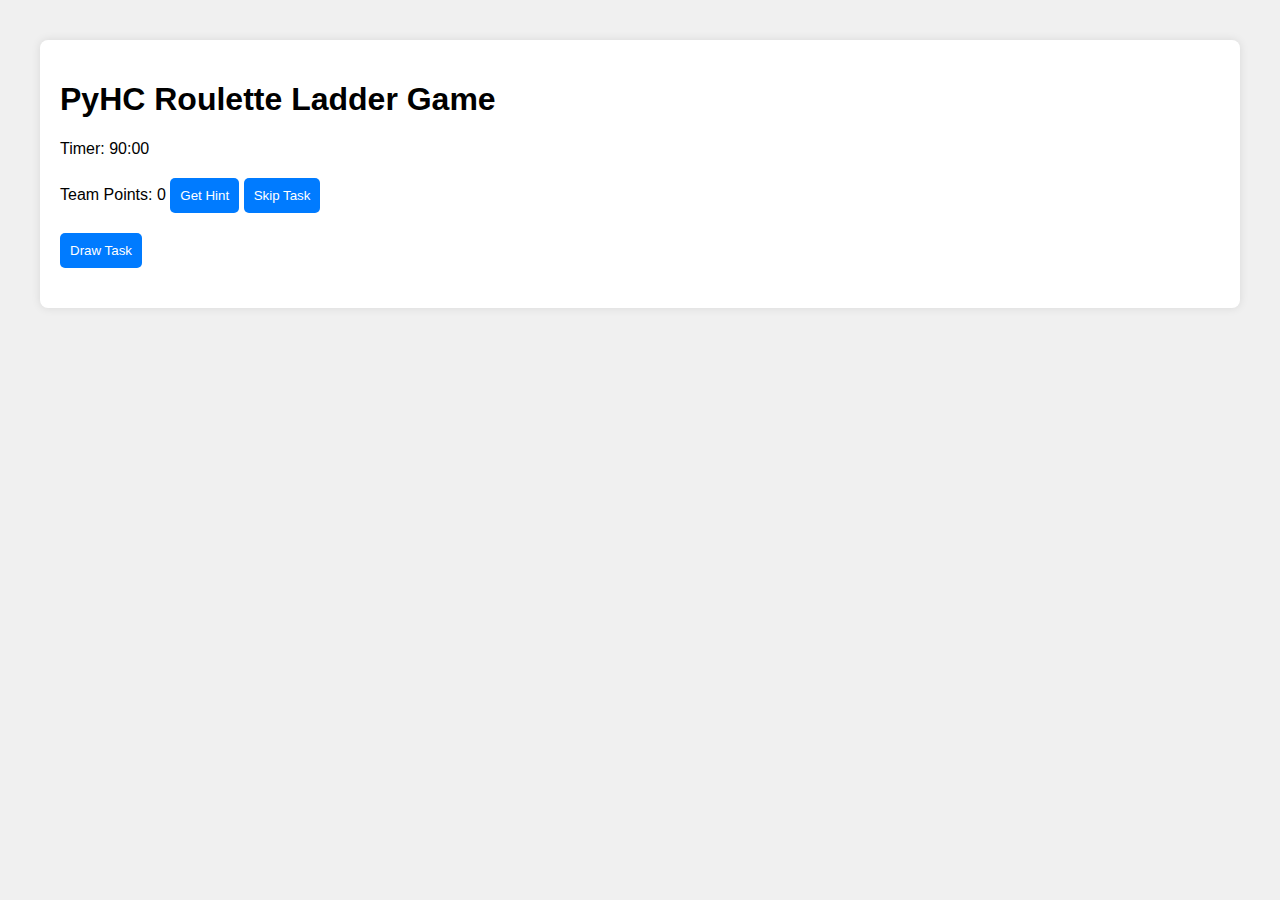
==== static/index.html @ 49ee08eb "Starting implementation" ====
<!DOCTYPE html>
<html lang="en">
<head>
    <meta charset="UTF-8">
    <meta name="viewport" content="width=device-width, initial-scale=1.0">
    <title>PyHC Roulette Ladder</title>
    <link rel="stylesheet" href="/static/style.css">
</head>
<body>
    <div id="app">
        <h1>PyHC Roulette Ladder Game</h1>
        <div id="timer">Timer: <span id="time-left">90:00</span></div>
        <div id="team-info">
            Team Points: <span id="team-points">0</span>
            <button id="get-hint">Get Hint</button>
            <button id="skip-task">Skip Task</button>
        </div>
        <div id="tasks-container">
            <button id="draw-task">Draw Task</button>
            <div id="current-task"></div>
        </div>
    </div>
    <script src="/static/app.js"></script>
</body>
</html>
---- static/style.css ----
body, html {
    font-family: Arial, sans-serif;
    padding: 20px;
    margin: 0;
    background-color: #f0f0f0;
}

#app {
    background: white;
    padding: 20px;
    border-radius: 8px;
    box-shadow: 0 0 10px rgba(0,0,0,0.1);
}

#timer, #team-info, #tasks-container {
    margin-bottom: 20px;
}

button {
    background-color: #007bff;
    color: white;
    border: none;
    padding: 10px;
    border-radius: 5px;
    cursor: pointer;
}

button:hover {
    background-color: #0056b3;
}
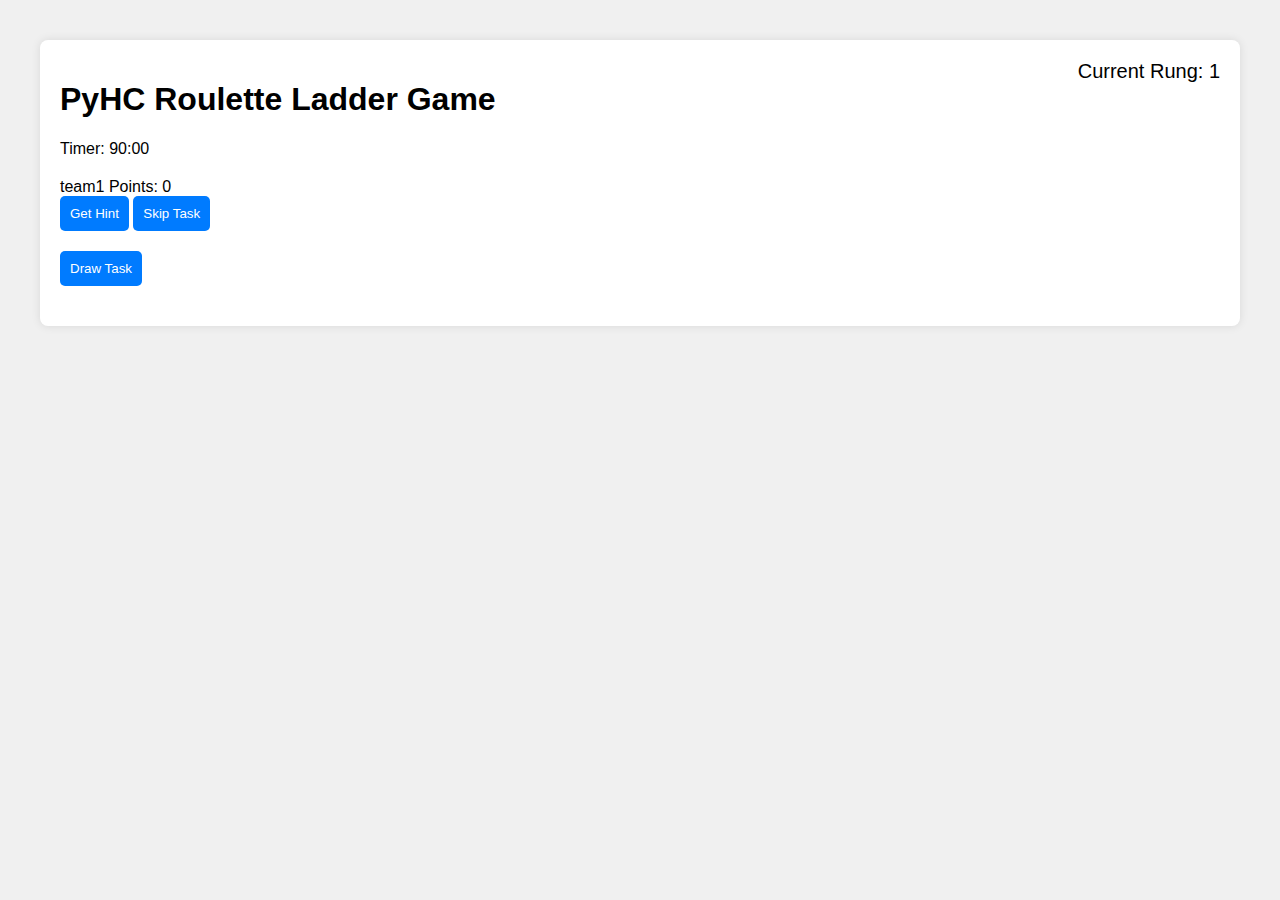
==== commit 97abd545: "Implementation updates" ====
--- a/static/index.html
+++ b/static/index.html
@@ -8,10 +8,12 @@
 </head>
 <body>
     <div id="app">
+        <div id="current-rung" class="rung-display">Current Rung: 1</div>
         <h1>PyHC Roulette Ladder Game</h1>
         <div id="timer">Timer: <span id="time-left">90:00</span></div>
         <div id="team-info">
-            Team Points: <span id="team-points">0</span>
+            <span id="team-points">Team Points: 0</span>
+            <br>
             <button id="get-hint">Get Hint</button>
             <button id="skip-task">Skip Task</button>
         </div>
--- a/static/style.css
+++ b/static/style.css
@@ -28,3 +28,10 @@
 button:hover {
     background-color: #0056b3;
 }
+
+.rung-display {
+    position: absolute;
+    right: 60px;
+    top: 60px;
+    font-size: 20px;
+}
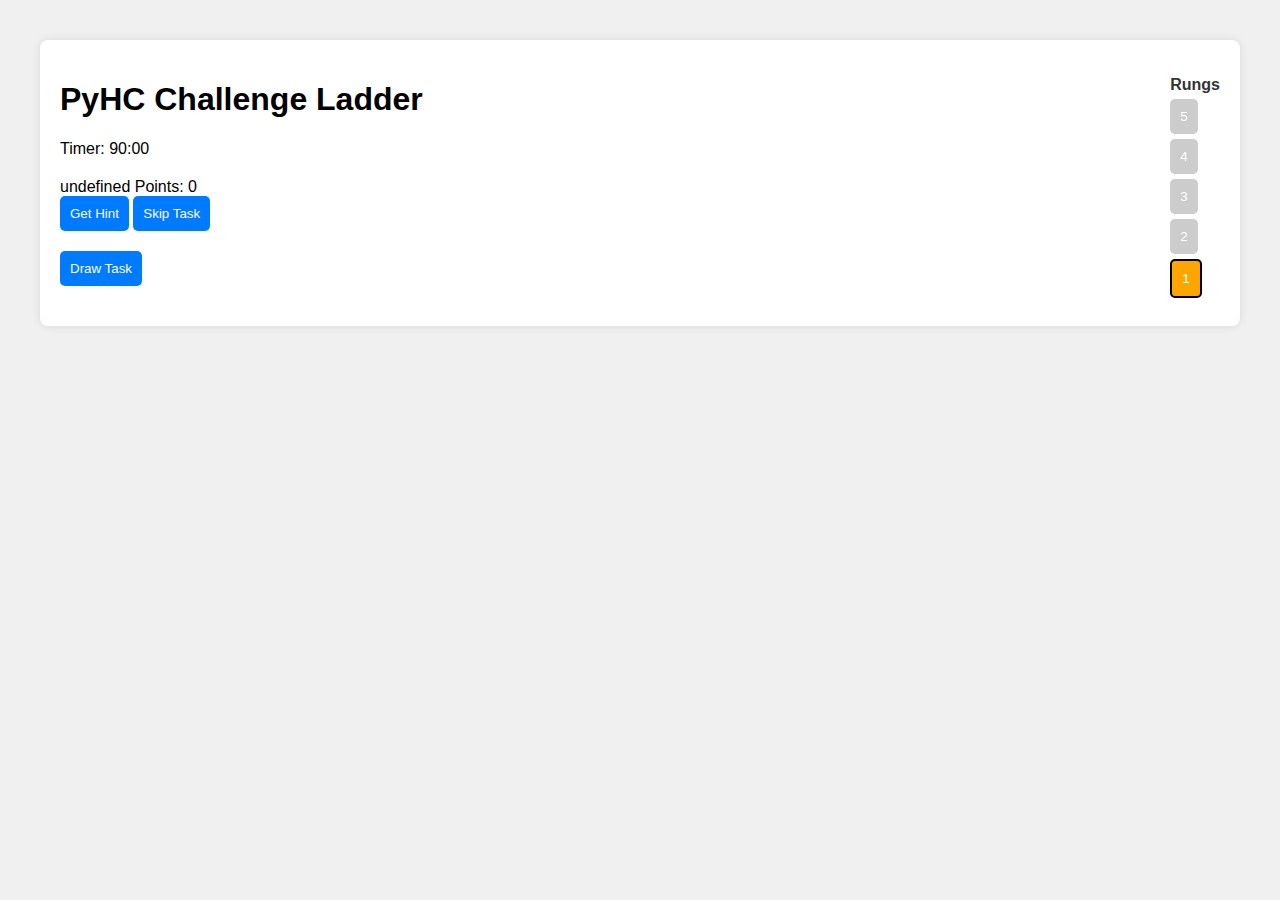
==== commit 63c83f73: "Initial support for displaying rungs as clickable buttons" ====
--- a/static/index.html
+++ b/static/index.html
@@ -8,8 +8,15 @@
 </head>
 <body>
     <div id="app">
-        <div id="current-rung" class="rung-display">Current Rung: 1</div>
-        <h1>PyHC Roulette Ladder Game</h1>
+        <div id="rungs-container">
+            <h3 class="rungs-title">Rungs</h3>
+            <button class="rung-btn" id="rung-5" onclick="selectRung(5)">5</button>
+            <button class="rung-btn" id="rung-4" onclick="selectRung(4)">4</button>
+            <button class="rung-btn" id="rung-3" onclick="selectRung(3)">3</button>
+            <button class="rung-btn" id="rung-2" onclick="selectRung(2)">2</button>
+            <button class="rung-btn" id="rung-1" onclick="selectRung(1)">1</button>
+        </div>
+        <h1>PyHC Challenge Ladder</h1>
         <div id="timer">Timer: <span id="time-left">90:00</span></div>
         <div id="team-info">
             <span id="team-points">Team Points: 0</span>
--- a/static/style.css
+++ b/static/style.css
@@ -29,9 +29,55 @@
     background-color: #0056b3;
 }
 
+button:disabled {
+    background-color: #ccc;
+    cursor: not-allowed;
+}
+
+/**
 .rung-display {
     position: absolute;
     right: 60px;
     top: 60px;
     font-size: 20px;
 }
+**/
+
+#rungs-container {
+    position: absolute;
+    right: 60px;
+    top: 60px;
+}
+
+.rungs-title {
+    margin-bottom: 0px; /* Add some space between the title and the buttons */
+    text-align: left; /* Center-align the title */
+    color: #333; /* Set the text color */
+    font-size: 1em; /* Adjust the font size as needed */
+}
+
+
+.rung-btn {
+    display: block;
+    background-color: orange;
+    color: white;
+    padding: 10px;
+    margin: 5px 0;
+    border: none;
+    cursor: pointer;
+}
+
+.rung-btn:disabled {
+    background-color: #ccc;
+    cursor: not-allowed;
+}
+
+.rung-btn.active {
+    border: 2px solid #000;
+}
+
+.rung-btn.active-disabled {
+    background-color: orange; /* Maintain the active button color even when disabled */
+    color: white;
+    cursor: default; /* Use default cursor for the currently-active rung's button */
+}
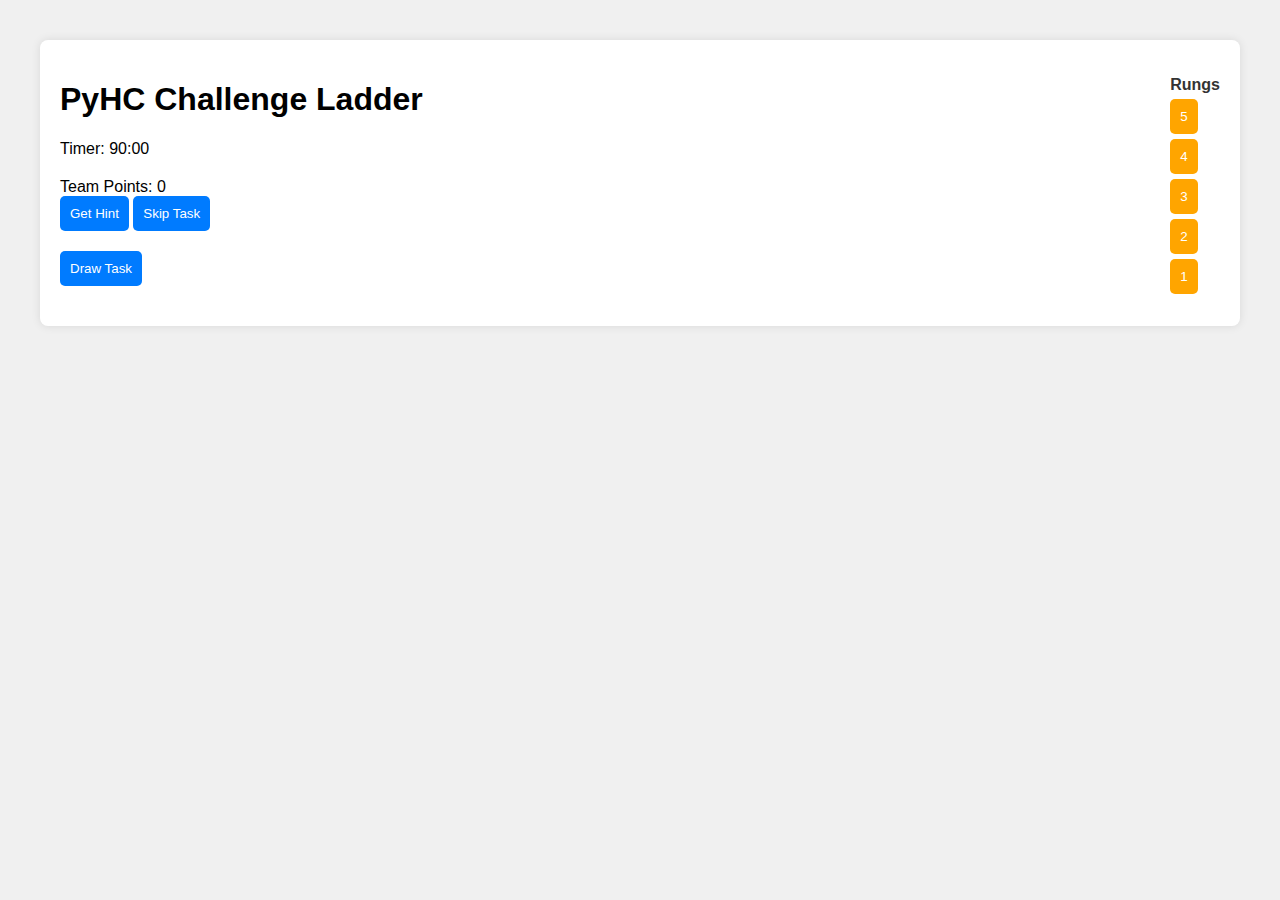
==== commit b118b3fd: "Display hints on page, add remaining hints/skips to buttons, instructor passcode" ====
--- a/static/index.html
+++ b/static/index.html
@@ -27,6 +27,7 @@
         <div id="tasks-container">
             <button id="draw-task">Draw Task</button>
             <div id="current-task"></div>
+            <button id="submit-task" style="display: none;" onclick="submitTask(currentTasks[currentRung])">Submit Task</button>
         </div>
     </div>
     <script src="/static/app.js"></script>
--- a/static/style.css
+++ b/static/style.css
@@ -34,6 +34,11 @@
     cursor: not-allowed;
 }
 
+.hint-style {
+    font-style: italic;
+    font-weight: bold;
+}
+
 /**
 .rung-display {
     position: absolute;
@@ -55,7 +60,6 @@
     color: #333; /* Set the text color */
     font-size: 1em; /* Adjust the font size as needed */
 }
-
 
 .rung-btn {
     display: block;
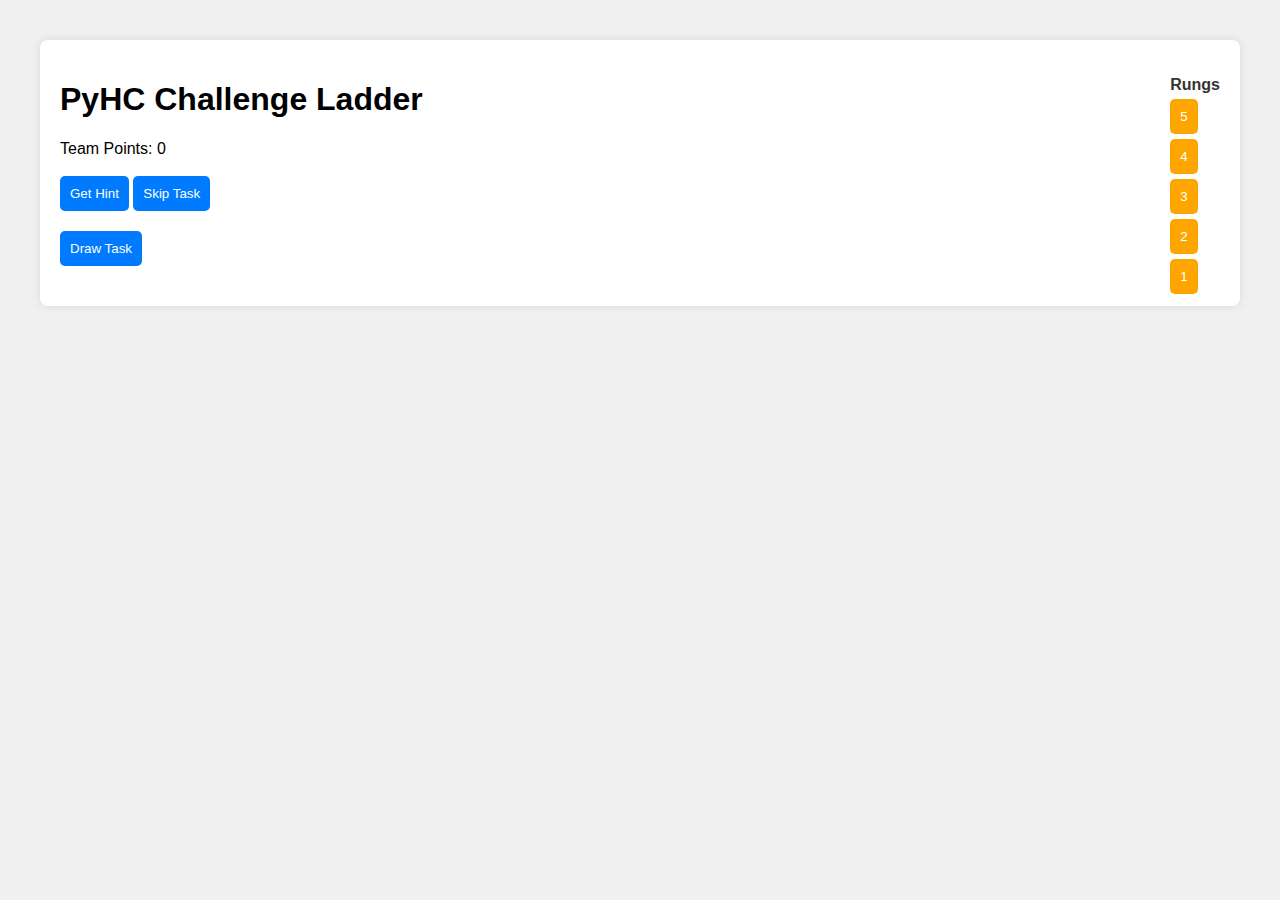
==== commit e6006d4a: "Remove timer from player front-end" ====
--- a/static/index.html
+++ b/static/index.html
@@ -17,10 +17,9 @@
             <button class="rung-btn" id="rung-1" onclick="selectRung(1)">1</button>
         </div>
         <h1>PyHC Challenge Ladder</h1>
-        <div id="timer">Timer: <span id="time-left">90:00</span></div>
         <div id="team-info">
             <span id="team-points">Team Points: 0</span>
-            <br>
+            <br><br>
             <button id="get-hint">Get Hint</button>
             <button id="skip-task">Skip Task</button>
         </div>
--- a/static/style.css
+++ b/static/style.css
@@ -34,19 +34,10 @@
     cursor: not-allowed;
 }
 
-.hint-style {
+.hint {
     font-style: italic;
     font-weight: bold;
 }
-
-/**
-.rung-display {
-    position: absolute;
-    right: 60px;
-    top: 60px;
-    font-size: 20px;
-}
-**/
 
 #rungs-container {
     position: absolute;
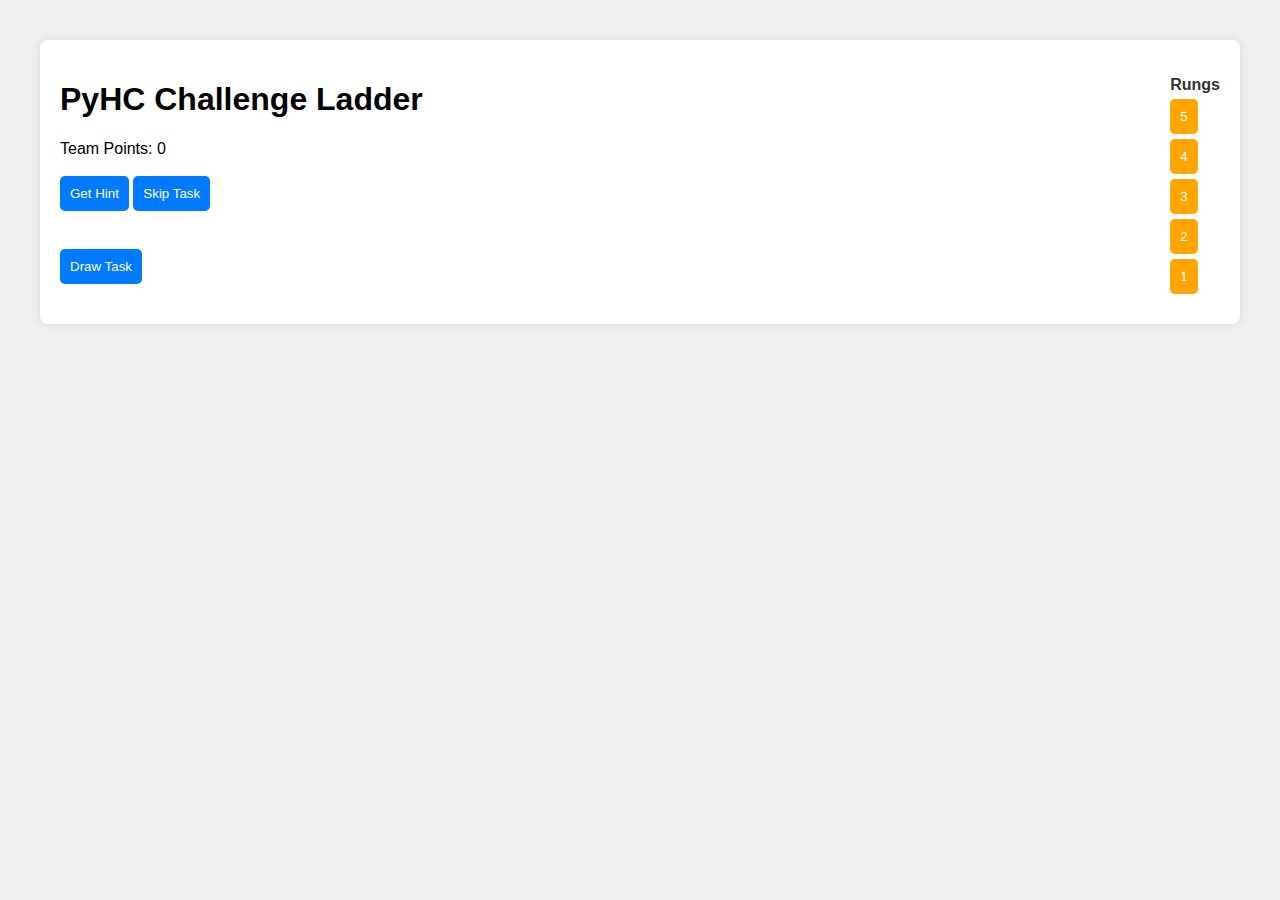
==== commit fd1b49fa: "Add a line break" ====
--- a/static/index.html
+++ b/static/index.html
@@ -23,6 +23,7 @@
             <button id="get-hint">Get Hint</button>
             <button id="skip-task">Skip Task</button>
         </div>
+        <br>
         <div id="tasks-container">
             <button id="draw-task">Draw Task</button>
             <div id="current-task"></div>
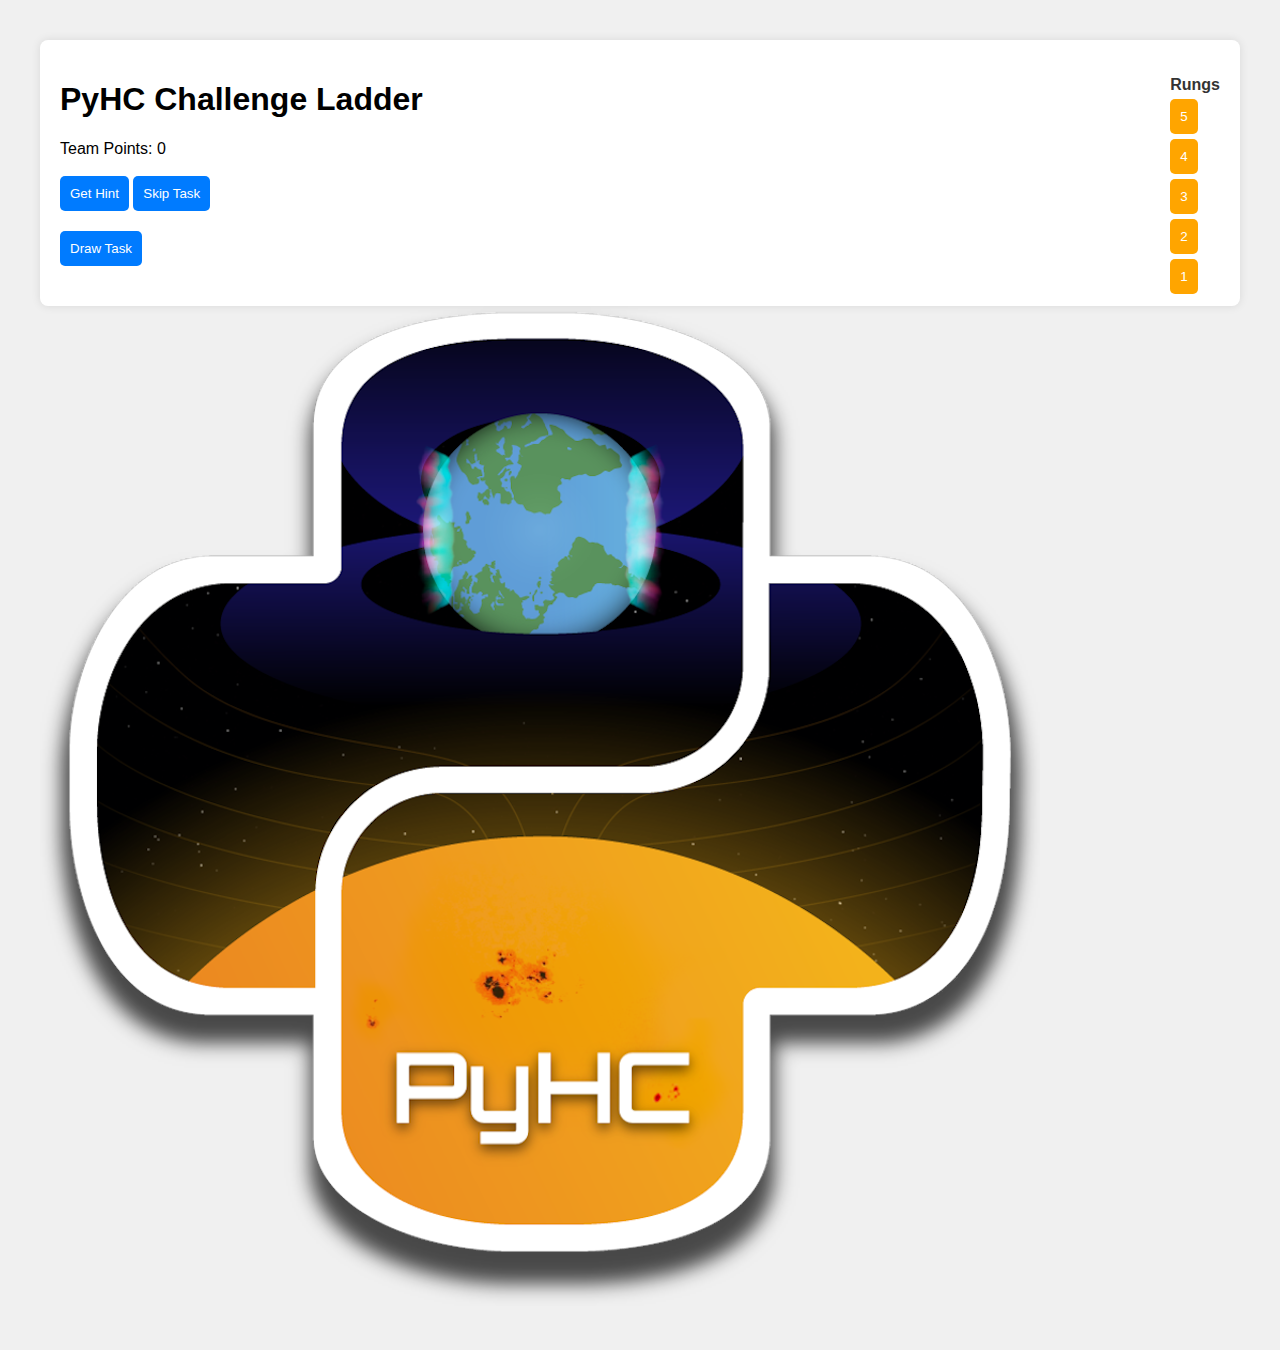
==== commit f335ca50: "Add logo" ====
--- a/static/index.html
+++ b/static/index.html
@@ -23,13 +23,13 @@
             <button id="get-hint">Get Hint</button>
             <button id="skip-task">Skip Task</button>
         </div>
-        <br>
         <div id="tasks-container">
             <button id="draw-task">Draw Task</button>
             <div id="current-task"></div>
             <button id="submit-task" style="display: none;" onclick="submitTask(currentTasks[currentRung])">Submit Task</button>
         </div>
     </div>
+    <img id="app-logo" src="/static/img/logo.png" alt="Logo">
     <script src="/static/app.js"></script>
 </body>
 </html>
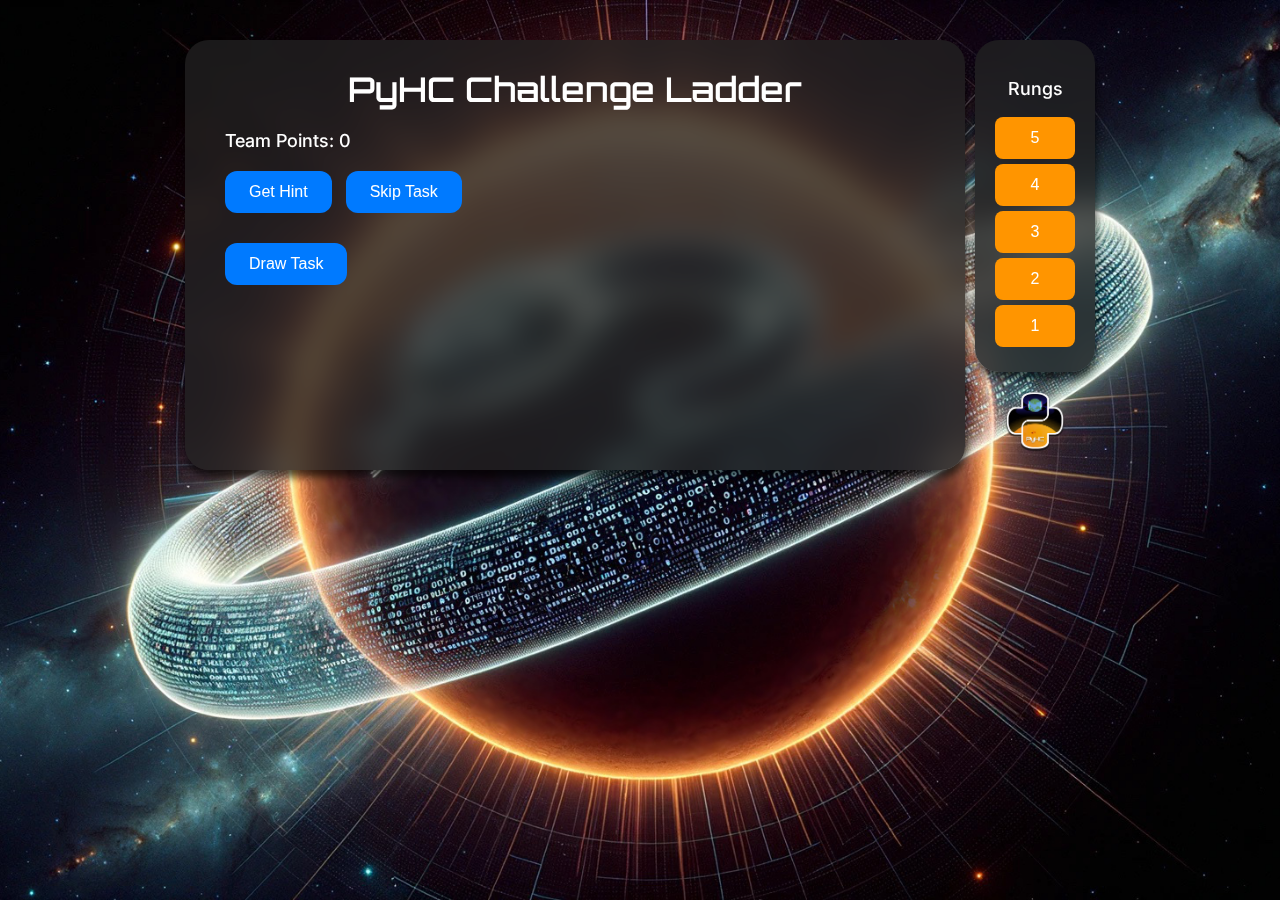
==== commit eb04023f: "Style the front-end" ====
--- a/static/index.html
+++ b/static/index.html
@@ -7,29 +7,33 @@
     <link rel="stylesheet" href="/static/style.css">
 </head>
 <body>
-    <div id="app">
-        <div id="rungs-container">
-            <h3 class="rungs-title">Rungs</h3>
-            <button class="rung-btn" id="rung-5" onclick="selectRung(5)">5</button>
-            <button class="rung-btn" id="rung-4" onclick="selectRung(4)">4</button>
-            <button class="rung-btn" id="rung-3" onclick="selectRung(3)">3</button>
-            <button class="rung-btn" id="rung-2" onclick="selectRung(2)">2</button>
-            <button class="rung-btn" id="rung-1" onclick="selectRung(1)">1</button>
+    <div id="app-container">
+        <div id="app">
+            <h1>PyHC Challenge Ladder</h1>
+            <div id="team-info">
+                <span id="team-points">Team Points: 0</span>
+                <br><br>
+                <button id="get-hint">Get Hint</button>
+                <button id="skip-task">Skip Task</button>
+            </div>
+            <div id="tasks-container">
+                <button id="draw-task">Draw Task</button>
+                <div id="current-task"></div>
+                <button id="submit-task" style="display: none;" onclick="submitTask(currentTasks[currentRung])">Submit Task</button>
+            </div>
         </div>
-        <h1>PyHC Challenge Ladder</h1>
-        <div id="team-info">
-            <span id="team-points">Team Points: 0</span>
-            <br><br>
-            <button id="get-hint">Get Hint</button>
-            <button id="skip-task">Skip Task</button>
-        </div>
-        <div id="tasks-container">
-            <button id="draw-task">Draw Task</button>
-            <div id="current-task"></div>
-            <button id="submit-task" style="display: none;" onclick="submitTask(currentTasks[currentRung])">Submit Task</button>
+        <div id="rungs-and-logo-container">
+            <div id="rungs-container">
+                <h3 class="rungs-title">Rungs</h3>
+                <button class="rung-btn" id="rung-5" onclick="selectRung(5)">5</button>
+                <button class="rung-btn" id="rung-4" onclick="selectRung(4)">4</button>
+                <button class="rung-btn" id="rung-3" onclick="selectRung(3)">3</button>
+                <button class="rung-btn" id="rung-2" onclick="selectRung(2)">2</button>
+                <button class="rung-btn" id="rung-1" onclick="selectRung(1)">1</button>
+            </div>
+            <img id="app-logo" src="/static/img/logo.png" alt="Logo">
         </div>
     </div>
-    <img id="app-logo" src="/static/img/logo.png" alt="Logo">
     <script src="/static/app.js"></script>
 </body>
-</html>
+</html>--- a/static/style.css
+++ b/static/style.css
@@ -1,78 +1,182 @@
+@import url('https://fonts.googleapis.com/css2?family=Inter:wght@400;500;600&display=swap');
+@import url('https://fonts.googleapis.com/css2?family=Orbitron:wght@400;500;600&display=swap');
+
 body, html {
-    font-family: Arial, sans-serif;
-    padding: 20px;
+    font-family: 'Inter', sans-serif;
+    padding: 0;
     margin: 0;
-    background-color: #f0f0f0;
+    background: url('/static/img/background.jpg') no-repeat center center fixed;
+    background-size: cover;
+    color: #fff;
+}
+
+#app-container {
+    display: flex;
+    justify-content: center;
+    align-items: flex-start;
+    margin-top: 40px;
 }
 
 #app {
-    background: white;
-    padding: 20px;
-    border-radius: 8px;
-    box-shadow: 0 0 10px rgba(0,0,0,0.1);
+    background: rgba(34, 34, 34, 0.75);
+    -webkit-backdrop-filter: blur(15px);
+    backdrop-filter: blur(15px);
+    padding: 5px 40px 40px 40px;
+    border-radius: 24px;
+    box-shadow: 0 0 20px rgba(0, 0, 0, 0.2);
+    min-height: 385px;
+    min-width: 700px;
+    max-width: 800px;
+    color: #fff;
+    box-shadow: 1px 7px 8px rgba(0, 0, 0, 0.68);
+    margin-right: 10px;
 }
 
-#timer, #team-info, #tasks-container {
+#current-task {
+    display: none;
+    background-color: rgba(255, 255, 255, 0.1);
+    padding: 20px;
+    border-radius: 12px;
+    margin: 20px 0;
+    font-size: 18px;
+    box-shadow: inset 1px 4px 6px rgba(0,0,0,0.4);
+    overflow-x: scroll;
+}
+
+#current-task p,pre {
+    color: #dedede;
+}
+
+h1 {
+    font-family: 'Orbitron';
+    font-size: 34px;
+    font-weight: 600;
+    text-align: center;
     margin-bottom: 20px;
+    color: #fff;
+}
+
+h2 {
+    font-size: 23px;
+}
+
+p {
+    font-size: 16px;
+}
+
+pre {
+    font-size: 16px;
+}
+
+#team-info {
+    margin-bottom: 30px;
+}
+
+#team-points {
+    font-size: 18px;
+    font-weight: 500;
 }
 
 button {
-    background-color: #007bff;
+    background-color: #007aff;
     color: white;
     border: none;
-    padding: 10px;
-    border-radius: 5px;
+    padding: 12px 24px;
+    border-radius: 12px;
     cursor: pointer;
+    font-size: 16px;
+    font-weight: 500;
+    margin-right: 10px;
+    transition: background-color 0.2s;
 }
 
 button:hover {
-    background-color: #0056b3;
+    background-color: #005ec7;
+    box-shadow: 0 2px 8px rgba(0,0,0,0.2);
+    transform: scale(1.05);
+    transition: background-color 0.2s, transform 0.2s;
 }
 
 button:disabled {
-    background-color: #ccc;
+    background-color: #333;
     cursor: not-allowed;
+    transform: none;
 }
 
-.hint {
+#current-task p.hint {
     font-style: italic;
     font-weight: bold;
+    color: #ffffff;
+}
+
+#rungs-and-logo-container {
+    display: flex;
+    flex-direction: column;
+    align-items: center;
 }
 
 #rungs-container {
-    position: absolute;
-    right: 60px;
-    top: 60px;
+    background: rgba(34, 34, 34, 0.75);
+    -webkit-backdrop-filter: blur(15px);
+    backdrop-filter: blur(15px);
+    padding: 20px;
+    border-radius: 24px;
+    box-shadow: 1px 7px 8px rgba(0, 0, 0, 0.68);
+    width: 80px;
+    margin-bottom: 20px; /* Add some margin to separate the rungs container from the logo */
 }
 
 .rungs-title {
-    margin-bottom: 0px; /* Add some space between the title and the buttons */
-    text-align: left; /* Center-align the title */
-    color: #333; /* Set the text color */
-    font-size: 1em; /* Adjust the font size as needed */
+    /* margin-bottom: 10px; */
+    text-align: center;
+    color: #fff;
+    font-size: 18px;
+    font-weight: 500;
 }
 
 .rung-btn {
     display: block;
-    background-color: orange;
+    background-color: #ff9500;
     color: white;
-    padding: 10px;
+    padding: 12px 24px; /* Increased the padding to make the buttons wider */
     margin: 5px 0;
     border: none;
     cursor: pointer;
+    border-radius: 8px;
+    font-size: 16px;
+    font-weight: 500;
+    transition: background-color 0.2s, transform 0.2s;
+    width: 100%; /* Added to make the buttons fill the width of the rungs container */
+}
+
+.rung-btn:hover {
+    background-color: #e68600;
+    transform: scale(1.05);
 }
 
 .rung-btn:disabled {
-    background-color: #ccc;
+    background-color: #333;
     cursor: not-allowed;
+    transform: none;
 }
 
 .rung-btn.active {
-    border: 2px solid #000;
+    background-color: #ff9500;
+    transform: scale(1.1);
+    border: 1px solid #fff;
 }
 
 .rung-btn.active-disabled {
-    background-color: orange; /* Maintain the active button color even when disabled */
+    background-color: #ff9500;
     color: white;
-    cursor: default; /* Use default cursor for the currently-active rung's button */
+    cursor: default;
 }
+
+#tasks-container {
+    margin-top: 30px;
+}
+
+#app-logo {
+    width: 60px;
+    height: auto;
+}
